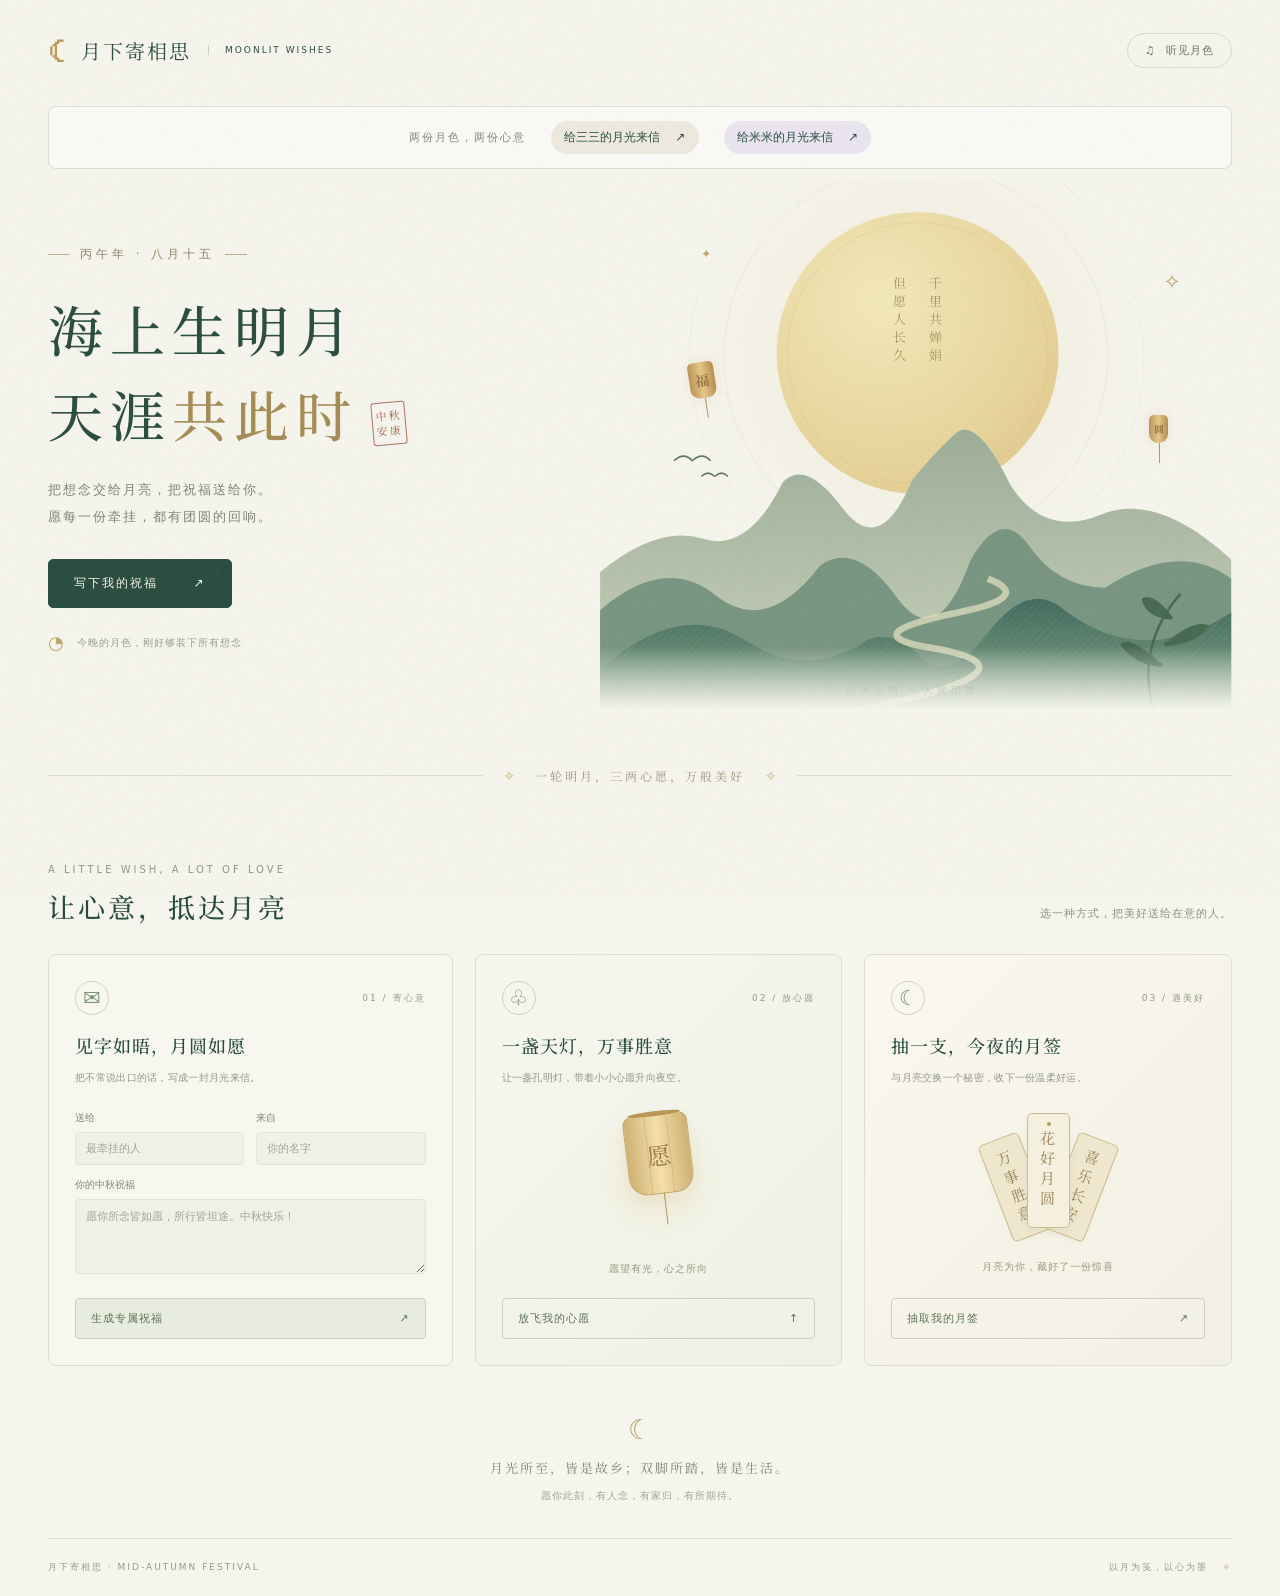
==== index.html @ a18cd8bc "Build personalized Mid-Autumn greeting pages" ====
<!doctype html>
<html lang="zh-CN">
<head>
  <meta charset="UTF-8"><meta name="viewport" content="width=device-width, initial-scale=1">
  <meta name="theme-color" content="#eef0e6"><meta name="description" content="月下寄相思 · 写一封中秋祝福，放一盏心愿灯，把团圆与美好送给在意的人。">
  <title>月下寄相思 · 中秋快乐</title><link rel="stylesheet" href="style.css"><link rel="stylesheet" href="personal.css">
</head>
<body>
  <header class="header"><a class="brand" href="./" aria-label="月下寄相思首页"><span class="brand-icon">☾</span>月下寄相思<span class="brand-en">MOONLIT WISHES</span></a><button class="sound" id="sound" aria-pressed="false"><span>♫</span> <span id="sound-label">听见月色</span></button></header>
  <main>
    <nav class="gift-switch" aria-label="选择专属祝福"><span>两份月色，两份心意</span><a href="sansan.html">给三三的月光来信 <span>↗</span></a><a href="mimi.html">给米米的月光来信 <span>↗</span></a></nav>
    <section class="hero" aria-labelledby="title">
      <div class="hero-copy"><div class="eyebrow"><span></span> 丙午年 · 八月十五 <span></span></div><h1 id="title">海上生明月<br>天涯<span>共此时</span><i class="seal">中秋<br>安康</i></h1><p class="intro">把想念交给月亮，把祝福送给你。<br>愿每一份牵挂，都有团圆的回响。</p><button class="primary" id="start">写下我的祝福 <span>↗</span></button><div class="hero-note"><span class="small-moon">◔</span> 今晚的月色，刚好够装下所有想念</div></div>
      <div class="landscape" aria-label="金色圆月照耀青绿山水的中秋插画" role="img">
        <div class="moon"><span>但愿人长久</span><span>千里共婵娟</span></div><div class="orbit orbit-one"></div><div class="orbit orbit-two"></div>
        <svg class="mountains" viewBox="0 0 760 560" fill="none" xmlns="http://www.w3.org/2000/svg" aria-hidden="true"><defs><linearGradient id="back" x2="0" y2="1"><stop stop-color="#9cad98"/><stop offset="1" stop-color="#ced5be"/></linearGradient><linearGradient id="front" x2="0" y2="1"><stop stop-color="#3e695c"/><stop offset="1" stop-color="#8caa89"/></linearGradient><pattern id="lines" width="9" height="9" patternUnits="userSpaceOnUse"><path d="M0 9L9 0" stroke="#f4f2dc" stroke-opacity=".1"/></pattern></defs><path d="M0 383Q70 326 124 343T220 275Q247 246 292 306T376 272Q401 241 427 217T494 278Q535 342 603 314T760 368V560H0Z" fill="url(#back)"/><path d="M0 429Q78 362 139 411T265 375Q308 345 357 413T446 369Q483 303 517 352T608 402Q697 344 760 391V560H0Z" fill="#779580"/><path d="M0 500Q97 415 174 465T323 464Q359 452 390 490Q421 515 469 454T558 428Q653 500 760 432V560H0Z" fill="url(#front)"/><path d="M0 500Q97 415 174 465T323 464Q359 452 390 490Q421 515 469 454T558 428Q653 500 760 432V560H0Z" fill="url(#lines)"/><path d="M260 560Q570 501 391 473Q306 457 434 431Q523 413 467 391" stroke="#e0dfbe" stroke-width="8" opacity=".75"/><path d="M89 249q12-11 22 0m0 0q12-11 22 0M122 268q8-8 16 0m0 0q8-8 16 0" stroke="#5e7763" stroke-width="2"/><g stroke="#466950" stroke-width="3"><path d="M670 560q-29-84 29-151M677 494q-31-7-43-25M680 469q31-3 48-19M688 438q-22-7-31-19"/><path d="M689 439q-23-30-35-23q4 20 35 23M680 471q34-29 51-23q-13 20-51 23M676 496q-36-34-48-26q16 23 48 26" fill="#466950"/></g></svg>
        <div class="scene-lantern lantern-a"><b>福</b></div><div class="scene-lantern lantern-b"><b>圆</b></div><div class="scene-caption">山河远阔 · 人间团圆</div><div class="star star-one">✧</div><div class="star star-two">✦</div>
      </div>
    </section>
    <div class="poem-divider"><span></span><i>✧</i><p>一轮明月，三两心愿，万般美好</p><i>✧</i><span></span></div>
    <section class="wishes" id="wishes" aria-labelledby="wishes-title"><div class="section-heading"><div><p class="eyebrow">A LITTLE WISH, A LOT OF LOVE</p><h2 id="wishes-title">让心意，抵达月亮</h2></div><p>选一种方式，把美好送给在意的人。</p></div>
      <div class="cards"><article class="card letter-card"><div class="card-top"><span class="card-icon">✉</span><span class="card-number">01 / 寄心意</span></div><h3>见字如晤，月圆如愿</h3><p>把不常说出口的话，写成一封月光来信。</p><form id="wish-form"><div class="input-row"><label>送给<input id="recipient" maxlength="20" placeholder="最牵挂的人" autocomplete="off"></label><label>来自<input id="sender" maxlength="20" placeholder="你的名字" autocomplete="name"></label></div><label class="message-label">你的中秋祝福<textarea id="message" maxlength="160" rows="3" placeholder="愿你所念皆如愿，所行皆坦途。中秋快乐！"></textarea></label><button class="card-button" type="submit">生成专属祝福 <span>↗</span></button></form></article>
      <article class="card lantern-card"><div class="card-top"><span class="card-icon">♧</span><span class="card-number">02 / 放心愿</span></div><h3>一盏天灯，万事胜意</h3><p>让一盏孔明灯，带着小小心愿升向夜空。</p><div class="lantern-preview" aria-hidden="true"><div class="lantern-glow"></div><div class="large-lantern"><span>愿</span></div><div class="lantern-string"></div></div><div class="lantern-counter" id="lantern-counter">愿望有光，心之所向</div><button class="card-button" id="release">放飞我的心愿 <span>↑</span></button></article>
      <article class="card fortune-card"><div class="card-top"><span class="card-icon">☾</span><span class="card-number">03 / 遇美好</span></div><h3>抽一支，今夜的月签</h3><p>与月亮交换一个秘密，收下一份温柔好运。</p><div class="fortune-art" aria-hidden="true"><div class="fortune-slip slip-left">万事胜意</div><div class="fortune-slip slip-right">喜乐长安</div><div class="fortune-slip slip-center">花好月圆</div></div><p class="fortune-hint" id="fortune-hint">月亮为你，藏好了一份惊喜</p><button class="card-button" id="draw">抽取我的月签 <span>↗</span></button></article></div>
    </section>
    <footer><span class="footer-moon">☾</span><p>月光所至，皆是故乡；双脚所踏，皆是生活。</p><span>愿你此刻，有人念，有家归，有所期待。</span><div class="footer-bottom"><span>月下寄相思 · MID-AUTUMN FESTIVAL</span><span>以月为笺，以心为墨 <i>✧</i></span></div></footer>
  </main>
  <div class="flying-lanterns" id="sky" aria-hidden="true"></div><div class="toast" id="toast" role="status"></div>
  <dialog id="result"><button class="close" id="close-dialog" aria-label="关闭">×</button><div class="dialog-moon">☾</div><p class="eyebrow" id="result-kicker">一封月光来信</p><h2 id="result-title">中秋快乐</h2><p class="result-to" id="result-to"></p><p class="result-message" id="result-message"></p><p class="result-from" id="result-from"></p><div class="dialog-actions"><button class="primary" id="share">复制祝福链接 ↗</button><button class="secondary" id="save">保存祝福卡片 ↓</button></div><p class="dialog-foot">天涯共此时 · 千里共婵娟</p></dialog>
  <script src="profiles.js"></script><script src="app.js"></script>
</body>
</html>
---- style.css ----
@import url('https://fonts.googleapis.com/css2?family=Noto+Serif+SC:wght@400;500;600;700&display=swap');
:root{--paper:#f6f5ed;--ink:#294c40;--muted:#7d8777;--gold:#b99958;--line:#dce0d1;--serif:'Noto Serif SC','Songti SC',SimSun,serif}*{box-sizing:border-box}html{scroll-behavior:smooth}body{margin:0;background:var(--paper);color:var(--ink);font-family:system-ui,-apple-system,'Microsoft YaHei',sans-serif;font-size:14px}body:before{content:'';position:fixed;inset:0;pointer-events:none;opacity:.13;z-index:10;background-image:url("data:image/svg+xml,%3Csvg viewBox='0 0 180 180' xmlns='http://www.w3.org/2000/svg'%3E%3Cfilter id='n'%3E%3CfeTurbulence type='fractalNoise' baseFrequency='.85' numOctaves='3' stitchTiles='stitch'/%3E%3C/filter%3E%3Cpath fill='%23918f72' opacity='.35' filter='url(%23n)' d='M0 0h180v180H0z'/%3E%3C/svg%3E")}button,a,input,textarea{-webkit-tap-highlight-color:transparent}button{font:inherit;cursor:pointer}button:focus-visible,a:focus-visible{outline:3px solid #b99958;outline-offset:5px}button{transition:transform .2s,background .2s}button:hover{transform:translateY(-2px)}.header{max-width:1280px;margin:auto;height:100px;padding:0 48px;display:flex;align-items:center;justify-content:space-between}.brand{display:flex;align-items:center;gap:13px;color:var(--ink);text-decoration:none;font-family:var(--serif);font-size:20px;letter-spacing:2px}.brand-icon{font:36px Georgia;color:var(--gold)}.brand-en{font:9px system-ui;letter-spacing:2px;border-left:1px solid #ccd1c2;padding-left:16px;margin-left:4px}.sound{background:transparent;border:1px solid #d5dacb;border-radius:30px;padding:9px 17px;color:#647463;font-size:11px;letter-spacing:1px}.sound>span:first-child{margin-right:6px}.hero{max-width:1280px;margin:auto;min-height:586px;position:relative;display:grid;grid-template-columns:46% 54%;align-items:center;padding:10px 48px 45px}.hero-copy{z-index:2;padding-top:10px}.eyebrow{font-size:10px;letter-spacing:3px;color:#8c977f;display:flex;align-items:center;gap:10px}.hero .eyebrow{color:#928569;letter-spacing:4px;font-size:12px}.eyebrow>span{width:22px;height:1px;background:#b9ae8e}h1{font:500 clamp(40px,4.3vw,61px)/1.55 var(--serif);letter-spacing:7px;margin:23px 0 19px;position:relative;width:max-content}h1>span{color:#a48c54}.seal{display:inline-block;vertical-align:middle;font:11px/1.4 var(--serif);font-style:normal;color:#a8664d;border:1px solid #ae735e;border-radius:3px;padding:5px 3px;letter-spacing:2px;margin-left:14px;transform:rotate(-5deg)}.intro{color:#7a8373;line-height:2.1;font-size:13px;letter-spacing:2px;margin-bottom:29px}.primary{border:1px solid var(--ink);border-radius:5px;background:var(--ink);color:#faf7e8;padding:15px 25px;font-size:12px;letter-spacing:2px}.primary span{margin-left:30px}.primary:hover{background:#3b6250}.hero-note{margin-top:24px;font-size:10px;letter-spacing:1px;color:#999d8d}.small-moon{color:#bda76e;font-size:18px;margin-right:8px;vertical-align:middle}.landscape{height:530px;position:relative;isolation:isolate;overflow:hidden;mask-image:linear-gradient(to bottom,#000 88%,transparent)}.moon{position:absolute;width:282px;height:282px;top:32px;left:50%;transform:translateX(-48%);border-radius:50%;background:radial-gradient(circle at 37% 32%,#f3e9ba,#e7d398 65%,#d9c184);box-shadow:0 0 65px 28px #eadbb52b;display:flex;gap:17px;justify-content:center;padding-top:64px;color:#a89762}.moon:after{content:'';position:absolute;inset:10px;border:1px solid #c3b77944;border-radius:50%}.moon span{writing-mode:vertical-rl;letter-spacing:5px;font-family:var(--serif);font-size:13px;height:130px}.mountains{position:absolute;width:115%;bottom:-9px;left:-7%;height:465px}.orbit{position:absolute;width:385px;height:385px;border:1px solid #c9c7a538;border-radius:50%;left:50%;top:-16px;transform:translateX(-49%);z-index:-1}.orbit-two{width:455px;height:455px;top:-50px;border-style:dashed}.scene-caption{position:absolute;bottom:12px;left:50%;transform:translateX(-50%);letter-spacing:4px;font-size:10px;color:#526e57}.star{position:absolute;color:#bea269;font-size:21px}.star-one{right:8%;top:90px}.star-two{left:17%;top:67px;font-size:12px}.scene-lantern{position:absolute;width:26px;height:36px;background:linear-gradient(90deg,#bb9259,#e6c887,#b68b4f);border-radius:5px 5px 9px 9px;box-shadow:0 0 15px #d9c18b44;animation:bob 5s ease-in-out infinite;display:grid;place-items:center;color:#957342;font-family:var(--serif)}.scene-lantern:after{content:'';height:20px;width:1px;background:#b49660;position:absolute;top:100%;left:50%}.lantern-a{left:15%;top:182px;transform:rotate(-9deg)}.lantern-b{right:10%;top:235px;width:19px;height:28px;font-size:10px;animation-delay:-2s}.poem-divider{display:flex;align-items:center;justify-content:center;gap:20px;max-width:1184px;margin:0 auto 58px;color:#9c987c}.poem-divider>span{height:1px;background:var(--line);flex:1}.poem-divider i{font-style:normal;color:#bca772}.poem-divider p{font-family:var(--serif);font-size:12px;letter-spacing:3px}.wishes{max-width:1280px;padding:0 48px;margin:auto;scroll-margin-top:35px}.section-heading{display:flex;align-items:end;justify-content:space-between;margin-bottom:28px}.section-heading h2{font:500 27px var(--serif);letter-spacing:3px;margin:12px 0 0}.section-heading>p{color:#8b9183;font-size:11px;letter-spacing:1px;margin:0 0 5px}.cards{display:grid;grid-template-columns:1.1fr 1fr 1fr;gap:22px}.card{border:1px solid var(--line);padding:26px;border-radius:8px;background:#faf9f280;min-width:0;display:flex;flex-direction:column}.card-top{display:flex;justify-content:space-between;align-items:center;margin-bottom:17px}.card-icon{width:34px;height:34px;border:1px solid #cbd4bf;border-radius:50%;display:grid;place-items:center;font-size:21px;color:#789170}.card-number{font-size:9px;letter-spacing:2px;color:#929984}.card h3{font:500 18px var(--serif);letter-spacing:1px;margin:0 0 11px}.card>p{font-size:10px;color:#929686;line-height:1.8;margin:0;letter-spacing:.3px}.input-row{display:grid;grid-template-columns:1fr 1fr;gap:12px;margin-top:24px}label{display:block;font-size:10px;color:#7c8673}input,textarea{font:11px/1.6 inherit;color:#395543;background:#f0f0e6;border:1px solid #e2e4d8;border-radius:4px;width:100%;padding:9px 10px;margin-top:7px;outline:none;font-family:inherit;font-size:11px}input:focus,textarea:focus{border-color:#8c9e7e}input::placeholder,textarea::placeholder{color:#a1a592}textarea{resize:vertical;min-height:75px;max-height:200px}.message-label{margin-top:13px}.card-button{display:flex;align-items:center;justify-content:space-between;width:100%;border:1px solid #c8d0be;border-radius:4px;background:transparent;color:#5c7357;padding:12px 15px;margin-top:22px;font-size:11px;letter-spacing:1px}.card-button:hover{background:#e9eddf}.letter-card .card-button{background:#e7ecdf}.lantern-card{background:linear-gradient(135deg,#f6f6ed,#eef1e7)}.fortune-card{background:linear-gradient(135deg,#faf8ee,#f2f0e4)}.lantern-preview{height:162px;position:relative;display:grid;place-items:center;margin-top:6px}.lantern-glow{position:absolute;width:150px;height:150px;background:radial-gradient(circle,#ead49a50,transparent 65%)}.large-lantern{width:65px;height:80px;border-radius:9px 9px 19px 19px;border:1px solid #c5a56c;background:repeating-linear-gradient(90deg,transparent 0px,transparent 20px,#a6814c33 21px,#a6814c33 22px),linear-gradient(90deg,#cfb173,#f3dfaa 50%,#cfb173);transform:rotate(-7deg);display:grid;place-items:center;position:relative;box-shadow:0 8px 18px #b698521a;animation:bob 5s ease-in-out infinite}.large-lantern:before{content:'';position:absolute;left:5px;right:5px;top:-4px;height:5px;border-radius:50%;background:#b99759}.large-lantern:after{content:'';position:absolute;height:32px;width:1px;background:#b89659;bottom:-32px;left:50%}.large-lantern span{font:24px var(--serif);color:#9b783f}.lantern-counter,.card .fortune-hint{font-size:10px;letter-spacing:1px;text-align:center;color:#9a987a;margin-top:auto}.fortune-art{height:162px;position:relative;margin-top:6px;display:flex;justify-content:center;align-items:center}.fortune-slip{position:absolute;width:43px;height:103px;border:1px solid #cbbb90;border-radius:5px;background:#eee6cd;writing-mode:vertical-rl;display:grid;place-items:center;font:15px var(--serif);letter-spacing:5px;color:#9b855b;box-shadow:0 3px 8px #9e8a5810}.slip-left{transform:rotate(-21deg) translate(-35px,0)}.slip-right{transform:rotate(21deg) translate(35px,0)}.slip-center{height:115px;background:#f5efde;transform:translateY(-4px)}.slip-center:before{content:'';position:absolute;top:8px;left:19px;width:4px;height:4px;background:#b59d69;border-radius:50%}footer{text-align:center;padding:48px 48px 0;max-width:1280px;margin:auto}.footer-moon{font-size:27px;color:#b3a06e}footer>p{font:13px var(--serif);color:#7f8977;letter-spacing:2px;margin:13px 0 9px}footer>span:not(.footer-moon){font-size:10px;color:#a0a492;letter-spacing:1px}.footer-bottom{border-top:1px solid var(--line);margin-top:35px;display:flex;justify-content:space-between;padding:22px 0;font-size:9px;letter-spacing:2px;color:#939b88}.footer-bottom i{font-style:normal;color:#b39b5e;margin-left:10px}.flying-lanterns{position:fixed;inset:0;pointer-events:none;overflow:hidden;z-index:20}.flying-lantern{position:absolute;bottom:-130px;animation:fly 7s ease-in forwards}.toast{position:fixed;left:50%;bottom:30px;transform:translate(-50%,15px);background:#294c40;color:#faf7e8;padding:13px 23px;border-radius:6px;font-size:12px;z-index:40;opacity:0;pointer-events:none;transition:.3s;max-width:90vw;width:max-content}.toast.show{opacity:1;transform:translate(-50%,0)}dialog{border:1px solid #c5c9ac;background:#f6f3e7;border-radius:12px;width:min(480px,calc(100% - 32px));max-height:90dvh;overflow:auto;padding:35px;text-align:center;color:var(--ink);box-shadow:0 20px 100px #15372d30}dialog::backdrop{background:#173b3266;backdrop-filter:blur(5px)}.close{position:absolute;right:15px;top:10px;border:0;background:transparent;font-size:27px;color:#8f987e}.dialog-moon{font-size:54px;color:var(--gold);line-height:1.2}dialog .eyebrow{justify-content:center;margin-top:14px}dialog h2{font:500 30px var(--serif);letter-spacing:4px}.result-to{text-align:left;color:#8d825f;font:15px var(--serif)}.result-message{white-space:pre-wrap;overflow-wrap:anywhere;font:17px/2 var(--serif);padding:15px 0}.result-from{text-align:right;font-size:12px;color:#8d825f}.dialog-actions{display:grid;gap:10px;margin-top:28px}.secondary{border:1px solid #c8ceba;background:transparent;border-radius:5px;color:var(--ink);padding:12px;letter-spacing:2px;font-size:12px}.dialog-foot{font-size:10px;letter-spacing:3px;color:#a2a58b;margin:25px 0 0}@keyframes bob{50%{translate:0 -9px;rotate:3deg}}@keyframes fly{0%{transform:translateY(0) rotate(-8deg);opacity:0}8%{opacity:1}85%{opacity:1}100%{transform:translateY(-115vh) translateX(60px) rotate(9deg);opacity:0}}@media(min-width:1500px){.hero{min-height:630px}.landscape{height:570px}.mountains{height:510px}.moon{top:40px;width:305px;height:305px}}@media(max-width:1000px){.header,.hero,.wishes{padding-left:28px;padding-right:28px}.brand-en{display:none}h1{font-size:43px;letter-spacing:4px}.seal{margin-left:8px}.hero{min-height:510px}.landscape{height:470px}.moon{width:240px;height:240px;top:45px}.mountains{height:405px}.cards{gap:14px}.card{padding:20px 17px}.card h3{font-size:16px}.poem-divider{margin-left:28px;margin-right:28px}.section-heading>p{font-size:10px}}@media(max-width:720px){.header{height:78px;padding:0 22px}.brand{font-size:17px;gap:8px}.sound{font-size:10px;padding:8px 12px}.hero{display:flex;flex-direction:column;padding:20px 22px 0;overflow:hidden}.hero-copy{text-align:center;width:100%}.hero .eyebrow{justify-content:center;font-size:10px}h1{margin:20px auto;font-size:43px;line-height:1.5}.intro{font-size:12px;margin-bottom:23px}.hero-note{margin-top:17px}.landscape{width:min(100vw,510px);height:340px;margin-top:4px}.moon{width:200px;height:200px;top:24px;padding-top:39px}.moon span{font-size:11px;height:100px}.mountains{height:305px;bottom:-25px}.orbit{width:275px;height:275px;top:-14px}.orbit-two{width:330px;height:330px;top:-42px}.lantern-a{top:119px}.lantern-b{top:155px}.scene-caption{bottom:8px}.star-one{top:66px}.poem-divider{margin:22px 22px 34px;gap:10px}.poem-divider p{font-size:10px;letter-spacing:1px}.wishes{padding:0 22px}.section-heading{display:block}.section-heading h2{font-size:25px}.section-heading>p{margin-top:14px}.cards{grid-template-columns:1fr;gap:18px}.card{padding:25px}.card h3{font-size:20px}.card>p{font-size:12px}.card-number{font-size:10px}label,input,textarea,.card-button{font-size:12px}.card-button{margin-top:20px}.lantern-preview,.fortune-art{height:172px}.lantern-counter,.card .fortune-hint{font-size:11px}footer{padding:38px 22px 0}footer>p{font-size:11px;letter-spacing:1px}.footer-bottom{font-size:8px;letter-spacing:1px;gap:15px}.footer-bottom>span:last-child{display:none}}@media(prefers-reduced-motion:reduce){html{scroll-behavior:auto}*,*:before,*:after{animation:none!important;transition:none!important}.flying-lantern{bottom:50%;opacity:1}}
---- personal.css ----
.gift-switch{max-width:1184px;margin:6px auto 0;padding:14px 20px;border:1px solid var(--line);border-radius:8px;display:flex;align-items:center;justify-content:center;gap:25px;background:#fff8}.gift-switch>span{font-size:11px;color:var(--muted);letter-spacing:2px}.gift-switch a{font-size:12px;color:var(--ink);text-decoration:none;padding:8px 13px;border-radius:20px;background:#eee9df}.gift-switch a:last-child{background:#eae5f0}.gift-switch a span{margin-left:12px}.theme-rose{--paper:#fbf5f0;--ink:#79564e;--muted:#9f8b80;--gold:#b7896c;--line:#eaded3;--accent:#bf8b78;--wash:#f3e6dc;--soft:#fdf9f3;--scene-hue:310deg}.theme-lilac{--paper:#f6f4fa;--ink:#625573;--muted:#94889e;--gold:#aa8cbd;--line:#e2dce9;--accent:#a188b5;--wash:#ebe5f3;--soft:#fbf9fd;--scene-hue:120deg}.personal .header{height:95px}.personal .hero{padding-top:20px;min-height:600px}.personal h1{font-size:45px;letter-spacing:3px;line-height:1.7;max-width:100%}.personal h1 small{display:block;font-size:25px;font-weight:400;letter-spacing:5px;margin-bottom:5px}.personal h1>span{color:var(--accent)}.personal .seal{display:block;position:absolute;right:9px;top:4px;font-size:10px;opacity:.8;color:var(--accent);border-color:var(--accent)}.personal .hero .eyebrow{font-size:10px;letter-spacing:2px;color:var(--muted)}.personal .intro{color:var(--muted);font-size:13px;letter-spacing:1px}.personal .hero-note{color:var(--muted)}.personal .primary:hover{background:var(--accent);border-color:var(--accent)}.personal .sound{color:var(--ink);border-color:var(--line)}.personal .brand-en{border-color:var(--line);color:var(--muted)}.personal .mountains{filter:sepia(.5) hue-rotate(var(--scene-hue)) saturate(.55);opacity:.74}.personal .moon{border:0;cursor:pointer;z-index:1;background:radial-gradient(circle at 37% 32%,#fff1cf,#e9d1a6 65%,#dec39c);box-shadow:0 0 80px 30px #ecd8bb36;transition:box-shadow .4s}.theme-lilac .moon{background:radial-gradient(circle at 37% 32%,#fbf2df,#e0d4e5 65%,#cbbbd6);color:#9b86a6;box-shadow:0 0 80px 30px #dcd2ed44}.personal .moon:hover{transform:translateX(-48%);box-shadow:0 0 85px 40px #e6c89255}.personal .moon:focus-visible{outline-offset:8px}.personal .mountains{z-index:2;pointer-events:none}.personal .moon span{pointer-events:none}.personal .scene-caption{z-index:3;color:var(--ink);font-size:9px}.personal .card{border-color:var(--line);background:var(--soft)}.personal .card-icon{border-color:var(--line);color:var(--accent)}.personal .card-number,.personal .card>p,.personal .section-heading>p,.personal .eyebrow{color:var(--muted)}.personal .card h3{font-size:17px}.personal .card-button{color:var(--ink);border-color:var(--line);margin-top:auto;background:var(--wash)}.personal .card-button:hover{background:var(--line)}.personal .lantern-card{background:linear-gradient(140deg,var(--soft),var(--wash))}.personal .fortune-card{background:linear-gradient(140deg,var(--soft),var(--paper))}.personal .letter-preview{padding:22px 0 19px;flex:1}.letter-salutation{font:italic 16px Georgia,var(--serif);color:var(--accent)}.letter-preview>p{font:14px/2.2 var(--serif);letter-spacing:1px;margin:13px 0;color:var(--ink)}.letter-mark{font-size:10px;color:var(--muted)}.personal .lantern-preview,.personal .fortune-art{height:225px}.personal .lantern-counter,.personal .fortune-hint{margin:0 0 22px;color:var(--muted)}.secret-note{text-align:center;margin:-15px 22px 35px;min-height:61px}.secret-note>span{font-size:10px;color:var(--accent);letter-spacing:3px}.secret-note p{font:13px/1.9 var(--serif);letter-spacing:1px;color:var(--muted);margin:10px 0 0}.personal .poem-divider{margin-bottom:46px}.personal footer>p{color:var(--ink)}.personal footer>span,.personal .footer-bottom{color:var(--muted)}.personal dialog{background:var(--paper);color:var(--ink);border-color:var(--line)}.personal .result-to,.personal .result-from,.personal .dialog-foot{color:var(--muted)}.personal .secondary{color:var(--ink);border-color:var(--line)}.personal .toast{background:var(--ink)}.sparkle{animation:moon-glow .8s ease-out}@keyframes moon-glow{50%{filter:brightness(1.12);box-shadow:0 0 85px 50px #e4cea06b}}@media(max-width:1000px){.personal h1{font-size:35px;letter-spacing:2px}.personal h1 small{font-size:22px}.personal .hero{min-height:530px}.gift-switch{margin-left:28px;margin-right:28px}}@media(max-width:720px){.personal .header{height:75px}.personal .hero{padding-top:24px}.personal h1{font-size:35px;letter-spacing:2px;margin-bottom:18px}.personal h1 small{font-size:23px;margin-bottom:9px}.personal .seal{right:-17px;top:6px;font-size:8px;padding:3px}.personal .intro{font-size:12px}.personal .landscape{margin-top:18px}.personal .hero .eyebrow{font-size:9px;letter-spacing:1px}.personal .moon{width:200px;height:200px}.secret-note{margin:15px 26px 26px}.secret-note p{font-size:12px}.personal .poem-divider{margin-top:0;gap:8px}.personal .poem-divider p{font-size:10px;letter-spacing:0}.personal .section-heading h2{font-size:23px}.personal .card h3{font-size:20px}.personal .lantern-preview,.personal .fortune-art{height:180px}.personal .letter-preview{padding-bottom:25px}.personal .letter-preview>p{font-size:16px}.personal .lantern-counter,.personal .fortune-hint{margin-bottom:20px}.gift-switch{margin:5px 22px 10px;gap:10px;padding:14px;flex-wrap:wrap}.gift-switch>span{flex-basis:100%;text-align:center;margin-bottom:4px}.gift-switch a{font-size:11px;padding:8px 10px}.personal .result-message{font-size:15px;line-height:2}}@media(prefers-reduced-motion:reduce){.sparkle{animation:none}}
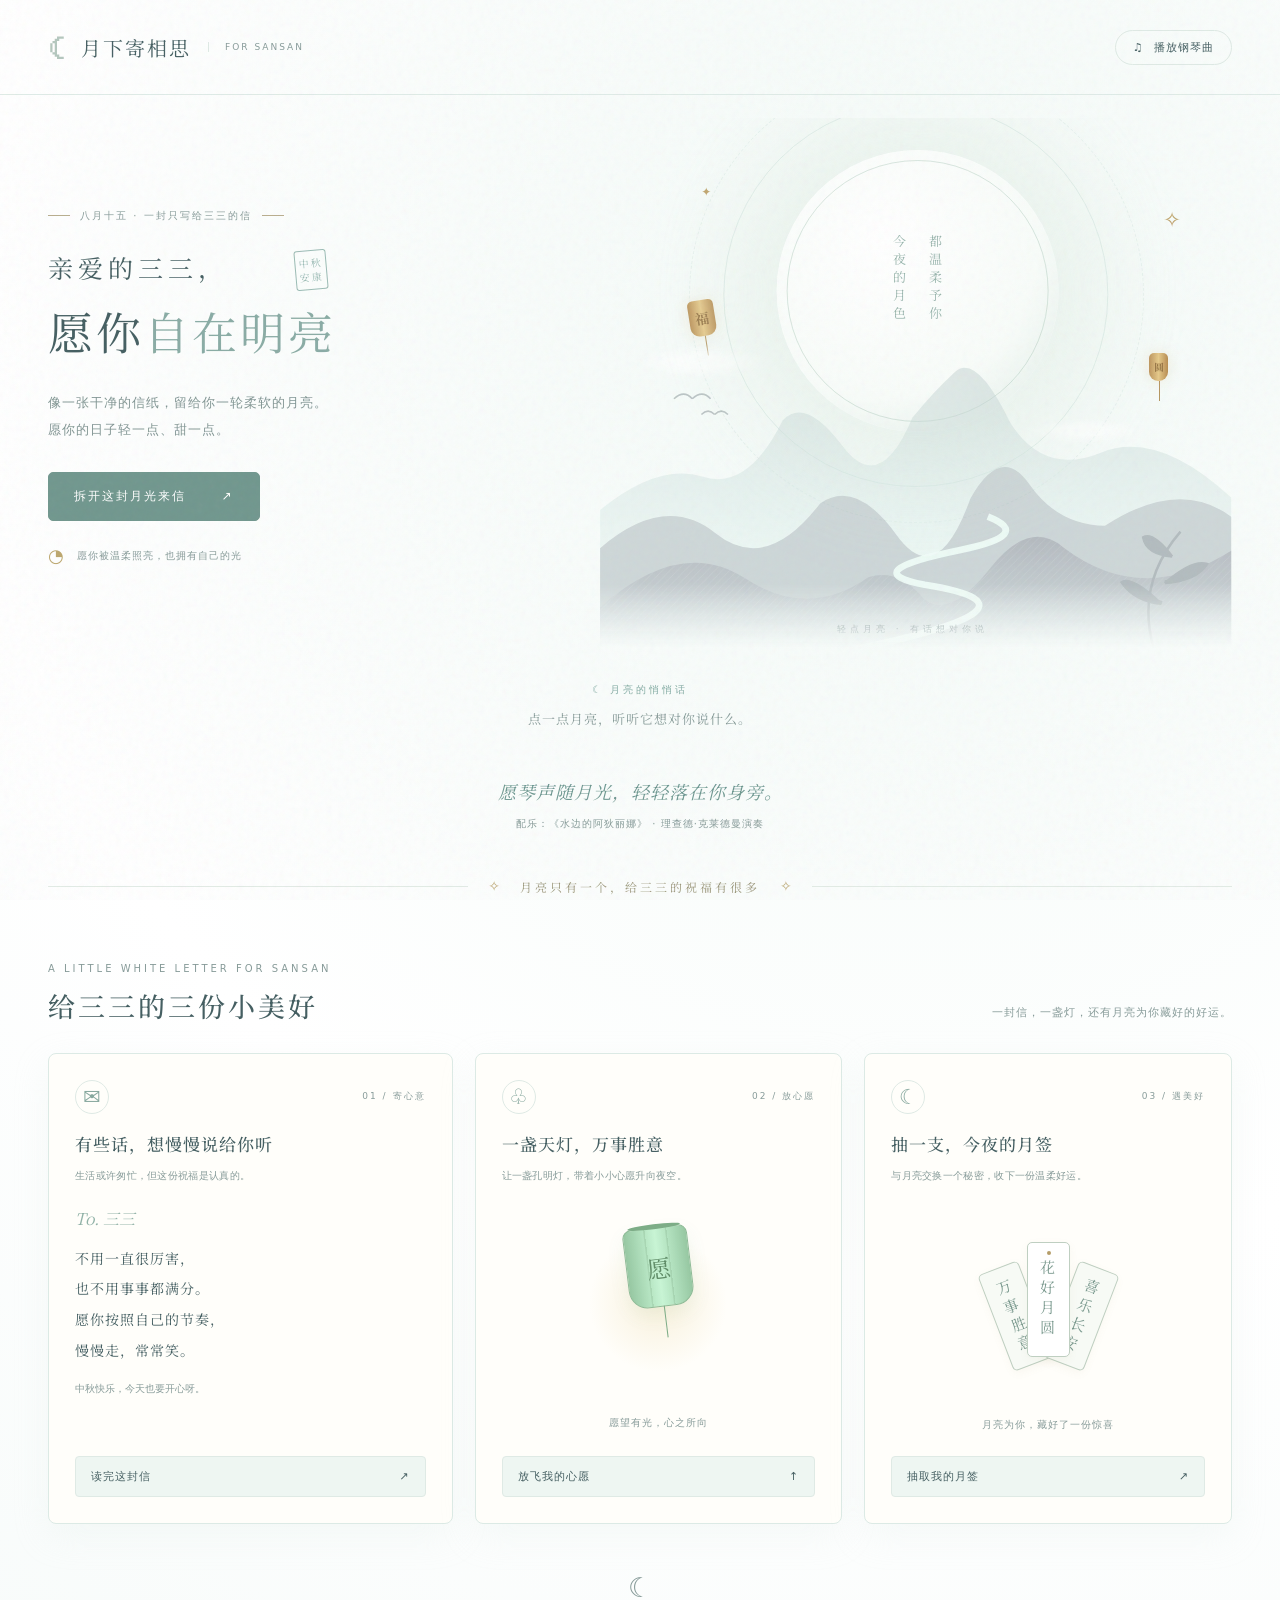
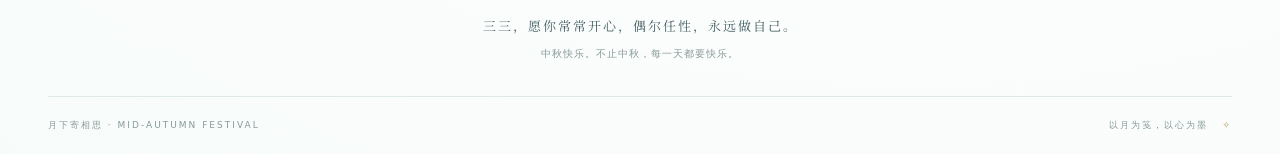
==== commit a19d3605: "Feature Sansan greeting with local piano music" ====
--- a/index.html
+++ b/index.html
@@ -1,32 +1,34 @@
-<!doctype html>
-<html lang="zh-CN">
-<head>
-  <meta charset="UTF-8"><meta name="viewport" content="width=device-width, initial-scale=1">
-  <meta name="theme-color" content="#eef0e6"><meta name="description" content="月下寄相思 · 写一封中秋祝福，放一盏心愿灯，把团圆与美好送给在意的人。">
-  <title>月下寄相思 · 中秋快乐</title><link rel="stylesheet" href="style.css"><link rel="stylesheet" href="personal.css">
-</head>
-<body>
-  <header class="header"><a class="brand" href="./" aria-label="月下寄相思首页"><span class="brand-icon">☾</span>月下寄相思<span class="brand-en">MOONLIT WISHES</span></a><button class="sound" id="sound" aria-pressed="false"><span>♫</span> <span id="sound-label">听见月色</span></button></header>
-  <main>
-    <nav class="gift-switch" aria-label="选择专属祝福"><span>两份月色，两份心意</span><a href="sansan.html">给三三的月光来信 <span>↗</span></a><a href="mimi.html">给米米的月光来信 <span>↗</span></a></nav>
-    <section class="hero" aria-labelledby="title">
-      <div class="hero-copy"><div class="eyebrow"><span></span> 丙午年 · 八月十五 <span></span></div><h1 id="title">海上生明月<br>天涯<span>共此时</span><i class="seal">中秋<br>安康</i></h1><p class="intro">把想念交给月亮，把祝福送给你。<br>愿每一份牵挂，都有团圆的回响。</p><button class="primary" id="start">写下我的祝福 <span>↗</span></button><div class="hero-note"><span class="small-moon">◔</span> 今晚的月色，刚好够装下所有想念</div></div>
-      <div class="landscape" aria-label="金色圆月照耀青绿山水的中秋插画" role="img">
-        <div class="moon"><span>但愿人长久</span><span>千里共婵娟</span></div><div class="orbit orbit-one"></div><div class="orbit orbit-two"></div>
-        <svg class="mountains" viewBox="0 0 760 560" fill="none" xmlns="http://www.w3.org/2000/svg" aria-hidden="true"><defs><linearGradient id="back" x2="0" y2="1"><stop stop-color="#9cad98"/><stop offset="1" stop-color="#ced5be"/></linearGradient><linearGradient id="front" x2="0" y2="1"><stop stop-color="#3e695c"/><stop offset="1" stop-color="#8caa89"/></linearGradient><pattern id="lines" width="9" height="9" patternUnits="userSpaceOnUse"><path d="M0 9L9 0" stroke="#f4f2dc" stroke-opacity=".1"/></pattern></defs><path d="M0 383Q70 326 124 343T220 275Q247 246 292 306T376 272Q401 241 427 217T494 278Q535 342 603 314T760 368V560H0Z" fill="url(#back)"/><path d="M0 429Q78 362 139 411T265 375Q308 345 357 413T446 369Q483 303 517 352T608 402Q697 344 760 391V560H0Z" fill="#779580"/><path d="M0 500Q97 415 174 465T323 464Q359 452 390 490Q421 515 469 454T558 428Q653 500 760 432V560H0Z" fill="url(#front)"/><path d="M0 500Q97 415 174 465T323 464Q359 452 390 490Q421 515 469 454T558 428Q653 500 760 432V560H0Z" fill="url(#lines)"/><path d="M260 560Q570 501 391 473Q306 457 434 431Q523 413 467 391" stroke="#e0dfbe" stroke-width="8" opacity=".75"/><path d="M89 249q12-11 22 0m0 0q12-11 22 0M122 268q8-8 16 0m0 0q8-8 16 0" stroke="#5e7763" stroke-width="2"/><g stroke="#466950" stroke-width="3"><path d="M670 560q-29-84 29-151M677 494q-31-7-43-25M680 469q31-3 48-19M688 438q-22-7-31-19"/><path d="M689 439q-23-30-35-23q4 20 35 23M680 471q34-29 51-23q-13 20-51 23M676 496q-36-34-48-26q16 23 48 26" fill="#466950"/></g></svg>
-        <div class="scene-lantern lantern-a"><b>福</b></div><div class="scene-lantern lantern-b"><b>圆</b></div><div class="scene-caption">山河远阔 · 人间团圆</div><div class="star star-one">✧</div><div class="star star-two">✦</div>
-      </div>
-    </section>
-    <div class="poem-divider"><span></span><i>✧</i><p>一轮明月，三两心愿，万般美好</p><i>✧</i><span></span></div>
-    <section class="wishes" id="wishes" aria-labelledby="wishes-title"><div class="section-heading"><div><p class="eyebrow">A LITTLE WISH, A LOT OF LOVE</p><h2 id="wishes-title">让心意，抵达月亮</h2></div><p>选一种方式，把美好送给在意的人。</p></div>
-      <div class="cards"><article class="card letter-card"><div class="card-top"><span class="card-icon">✉</span><span class="card-number">01 / 寄心意</span></div><h3>见字如晤，月圆如愿</h3><p>把不常说出口的话，写成一封月光来信。</p><form id="wish-form"><div class="input-row"><label>送给<input id="recipient" maxlength="20" placeholder="最牵挂的人" autocomplete="off"></label><label>来自<input id="sender" maxlength="20" placeholder="你的名字" autocomplete="name"></label></div><label class="message-label">你的中秋祝福<textarea id="message" maxlength="160" rows="3" placeholder="愿你所念皆如愿，所行皆坦途。中秋快乐！"></textarea></label><button class="card-button" type="submit">生成专属祝福 <span>↗</span></button></form></article>
-      <article class="card lantern-card"><div class="card-top"><span class="card-icon">♧</span><span class="card-number">02 / 放心愿</span></div><h3>一盏天灯，万事胜意</h3><p>让一盏孔明灯，带着小小心愿升向夜空。</p><div class="lantern-preview" aria-hidden="true"><div class="lantern-glow"></div><div class="large-lantern"><span>愿</span></div><div class="lantern-string"></div></div><div class="lantern-counter" id="lantern-counter">愿望有光，心之所向</div><button class="card-button" id="release">放飞我的心愿 <span>↑</span></button></article>
-      <article class="card fortune-card"><div class="card-top"><span class="card-icon">☾</span><span class="card-number">03 / 遇美好</span></div><h3>抽一支，今夜的月签</h3><p>与月亮交换一个秘密，收下一份温柔好运。</p><div class="fortune-art" aria-hidden="true"><div class="fortune-slip slip-left">万事胜意</div><div class="fortune-slip slip-right">喜乐长安</div><div class="fortune-slip slip-center">花好月圆</div></div><p class="fortune-hint" id="fortune-hint">月亮为你，藏好了一份惊喜</p><button class="card-button" id="draw">抽取我的月签 <span>↗</span></button></article></div>
-    </section>
-    <footer><span class="footer-moon">☾</span><p>月光所至，皆是故乡；双脚所踏，皆是生活。</p><span>愿你此刻，有人念，有家归，有所期待。</span><div class="footer-bottom"><span>月下寄相思 · MID-AUTUMN FESTIVAL</span><span>以月为笺，以心为墨 <i>✧</i></span></div></footer>
-  </main>
-  <div class="flying-lanterns" id="sky" aria-hidden="true"></div><div class="toast" id="toast" role="status"></div>
-  <dialog id="result"><button class="close" id="close-dialog" aria-label="关闭">×</button><div class="dialog-moon">☾</div><p class="eyebrow" id="result-kicker">一封月光来信</p><h2 id="result-title">中秋快乐</h2><p class="result-to" id="result-to"></p><p class="result-message" id="result-message"></p><p class="result-from" id="result-from"></p><div class="dialog-actions"><button class="primary" id="share">复制祝福链接 ↗</button><button class="secondary" id="save">保存祝福卡片 ↓</button></div><p class="dialog-foot">天涯共此时 · 千里共婵娟</p></dialog>
-  <script src="profiles.js"></script><script src="app.js"></script>
-</body>
-</html>
+<!doctype html>
+<html lang="zh-CN">
+<head>
+  <meta charset="UTF-8"><meta name="viewport" content="width=device-width, initial-scale=1">
+  <meta name="theme-color" content="#eef0e6"><meta name="description" content="给三三的一份中秋小惊喜。愿月光温柔，愿你常乐常安。">
+  <title>给三三的月光来信 · 中秋快乐</title><link rel="stylesheet" href="style.css"><link rel="stylesheet" href="personal.css"><link rel="stylesheet" href="duet.css">
+</head>
+<body class="personal theme-rose" data-recipient="sansan">
+  <header class="header"><a class="brand" href="./" aria-label="给三三的月光来信"><span class="brand-icon">☾</span>月下寄相思<span class="brand-en">FOR SANSAN</span></a><button class="sound" id="sound" aria-pressed="false" aria-label="播放《水边的阿狄丽娜》"><span>♫</span> <span id="sound-label">播放钢琴曲</span></button></header>
+  <main>
+    <section class="hero" aria-labelledby="title">
+      <div class="hero-copy"><div class="eyebrow"><span></span> 八月十五 · 一封只写给三三的信 <span></span></div><h1 id="title"><small>亲爱的三三，</small>愿你<span>自在明亮</span><i class="seal">中秋<br>安康</i></h1><p class="intro">像一张干净的信纸，留给你一轮柔软的月亮。<br>愿你的日子轻一点、甜一点。</p><button class="primary" id="start">拆开这封月光来信 <span>↗</span></button><div class="hero-note"><span class="small-moon">◔</span> 愿你被温柔照亮，也拥有自己的光</div></div>
+      <div class="landscape" aria-label="清白月色、云朵、小兔与远山"><div class="white-cloud" aria-hidden="true"></div><div class="white-rabbit" aria-hidden="true"><i></i></div>
+        <button class="moon" id="moon-secret" aria-label="点月亮，读给三三的悄悄话"><span>今夜的月色</span><span>都温柔予你</span></button><div class="orbit orbit-one"></div><div class="orbit orbit-two"></div>
+        <svg class="mountains" viewBox="0 0 760 560" fill="none" xmlns="http://www.w3.org/2000/svg" aria-hidden="true"><defs><linearGradient id="back" x2="0" y2="1"><stop stop-color="#9cad98"/><stop offset="1" stop-color="#ced5be"/></linearGradient><linearGradient id="front" x2="0" y2="1"><stop stop-color="#3e695c"/><stop offset="1" stop-color="#8caa89"/></linearGradient><pattern id="lines" width="9" height="9" patternUnits="userSpaceOnUse"><path d="M0 9L9 0" stroke="#f4f2dc" stroke-opacity=".1"/></pattern></defs><path d="M0 383Q70 326 124 343T220 275Q247 246 292 306T376 272Q401 241 427 217T494 278Q535 342 603 314T760 368V560H0Z" fill="url(#back)"/><path d="M0 429Q78 362 139 411T265 375Q308 345 357 413T446 369Q483 303 517 352T608 402Q697 344 760 391V560H0Z" fill="#779580"/><path d="M0 500Q97 415 174 465T323 464Q359 452 390 490Q421 515 469 454T558 428Q653 500 760 432V560H0Z" fill="url(#front)"/><path d="M0 500Q97 415 174 465T323 464Q359 452 390 490Q421 515 469 454T558 428Q653 500 760 432V560H0Z" fill="url(#lines)"/><path d="M260 560Q570 501 391 473Q306 457 434 431Q523 413 467 391" stroke="#e0dfbe" stroke-width="8" opacity=".75"/><path d="M89 249q12-11 22 0m0 0q12-11 22 0M122 268q8-8 16 0m0 0q8-8 16 0" stroke="#5e7763" stroke-width="2"/><g stroke="#466950" stroke-width="3"><path d="M670 560q-29-84 29-151M677 494q-31-7-43-25M680 469q31-3 48-19M688 438q-22-7-31-19"/><path d="M689 439q-23-30-35-23q4 20 35 23M680 471q34-29 51-23q-13 20-51 23M676 496q-36-34-48-26q16 23 48 26" fill="#466950"/></g></svg>
+        <div class="scene-lantern lantern-a"><b>福</b></div><div class="scene-lantern lantern-b"><b>圆</b></div><div class="scene-caption">轻点月亮 · 有话想对你说</div><div class="star star-one">✧</div><div class="star star-two">✦</div>
+      </div>
+    </section>
+    <div class="secret-note"><span>☾ 月亮的悄悄话</span><p id="secret-message" aria-live="polite">点一点月亮，听听它想对你说什么。</p></div>
+    <figure class="song-quote"><blockquote>愿琴声随月光，轻轻落在你身旁。</blockquote><figcaption>配乐：《水边的阿狄丽娜》 · 理查德·克莱德曼演奏</figcaption></figure>
+    <div class="poem-divider"><span></span><i>✧</i><p>月亮只有一个，给三三的祝福有很多</p><i>✧</i><span></span></div>
+    <section class="wishes" id="wishes" aria-labelledby="wishes-title"><div class="section-heading"><div><p class="eyebrow">A LITTLE WHITE LETTER FOR SANSAN</p><h2 id="wishes-title">给三三的三份小美好</h2></div><p>一封信，一盏灯，还有月亮为你藏好的好运。</p></div>
+      <div class="cards"><article class="card letter-card"><div class="card-top"><span class="card-icon">✉</span><span class="card-number">01 / 寄心意</span></div><h3>有些话，想慢慢说给你听</h3><p>生活或许匆忙，但这份祝福是认真的。</p><div class="letter-preview"><span class="letter-salutation">To. 三三</span><p>不用一直很厉害，<br>也不用事事都满分。<br>愿你按照自己的节奏，<br>慢慢走，常常笑。</p><span class="letter-mark">中秋快乐，今天也要开心呀。</span></div><button class="card-button" id="open-letter">读完这封信 <span>↗</span></button></article>
+      <article class="card lantern-card"><div class="card-top"><span class="card-icon">♧</span><span class="card-number">02 / 放心愿</span></div><h3>一盏天灯，万事胜意</h3><p>让一盏孔明灯，带着小小心愿升向夜空。</p><div class="lantern-preview" aria-hidden="true"><div class="lantern-glow"></div><div class="large-lantern"><span>愿</span></div><div class="lantern-string"></div></div><div class="lantern-counter" id="lantern-counter">愿望有光，心之所向</div><button class="card-button" id="release">放飞我的心愿 <span>↑</span></button></article>
+      <article class="card fortune-card"><div class="card-top"><span class="card-icon">☾</span><span class="card-number">03 / 遇美好</span></div><h3>抽一支，今夜的月签</h3><p>与月亮交换一个秘密，收下一份温柔好运。</p><div class="fortune-art" aria-hidden="true"><div class="fortune-slip slip-left">万事胜意</div><div class="fortune-slip slip-right">喜乐长安</div><div class="fortune-slip slip-center">花好月圆</div></div><p class="fortune-hint" id="fortune-hint">月亮为你，藏好了一份惊喜</p><button class="card-button" id="draw">抽取我的月签 <span>↗</span></button></article></div>
+    </section>
+    <footer><span class="footer-moon">☾</span><p>三三，愿你常常开心，偶尔任性，永远做自己。</p><span>中秋快乐。不止中秋，每一天都要快乐。</span><div class="footer-bottom"><span>月下寄相思 · MID-AUTUMN FESTIVAL</span><span>以月为笺，以心为墨 <i>✧</i></span></div></footer>
+  </main>
+  <div class="flying-lanterns" id="sky" aria-hidden="true"></div><div class="toast" id="toast" role="status"></div>
+  <dialog id="result"><button class="close" id="close-dialog" aria-label="关闭">×</button><div class="dialog-moon">☾</div><p class="eyebrow" id="result-kicker">一封月光来信</p><h2 id="result-title">中秋快乐</h2><p class="result-to" id="result-to"></p><p class="result-message" id="result-message"></p><p class="result-from" id="result-from"></p><div class="dialog-actions"><button class="primary" id="share">复制祝福链接 ↗</button><button class="secondary" id="save">保存祝福卡片 ↓</button></div><p class="dialog-foot">天涯共此时 · 千里共婵娟</p></dialog>
+  <audio id="gift-audio" src="assets/ballade-pour-adeline-web.mp3" preload="auto" loop></audio>
+  <script src="profiles.js"></script><script src="app.js"></script>
+</body>
+</html>
--- a/duet.css
+++ b/duet.css
@@ -0,0 +1,9 @@
+/* 两封信各自的舞台：夜色与白色 */
+.theme-lilac{--paper:#11192b;--ink:#f2e9e0;--muted:#c1b5c5;--gold:#d7b98a;--line:#586076;--accent:#f1cba6;--wash:#2b3048;--soft:#1c263a;--scene-hue:172deg;background:radial-gradient(ellipse at 69% 13%,#283350 0,#11192b 43%,#0d1425 100%)}
+.theme-lilac:before{opacity:.08}.theme-lilac .header{border-bottom:1px solid #d7c7a51c}.theme-lilac .hero{min-height:645px}.theme-lilac .hero .eyebrow,.theme-lilac .brand-en{color:#cfb99c}.theme-lilac h1{font-weight:400;line-height:1.55}.theme-lilac h1>span{display:block;color:#f5d4af;text-shadow:0 0 35px #d6af8244}.theme-lilac .hero-copy{padding-left:25px}.theme-lilac .intro{color:#d1c2c9;line-height:2.25}.theme-lilac .hero-note,.theme-lilac .small-moon{color:#e1c795}.theme-lilac .primary{background:#bda380;border-color:#bda380;color:#142039}.theme-lilac .primary:hover{background:#d8c19d;border-color:#d8c19d}.theme-lilac .landscape{mask-image:linear-gradient(#000 0 85%,transparent 100%);filter:none}.theme-lilac .moon{background:radial-gradient(circle at 40% 33%,#f8e6cf,#e6cba8 60%,#baaeaf);box-shadow:0 0 40px 12px #e7c69e55,0 0 120px 70px #e8c7a329;color:#9b806b}.theme-lilac .orbit{border-color:#dcc69a37}.theme-lilac .orbit-two{border-color:#dcc69a21}.theme-lilac .mountains{filter:brightness(.43) sepia(.18) hue-rotate(175deg) saturate(1.4);opacity:.94}.theme-lilac .scene-caption{color:#d9c5b5}.theme-lilac .star{color:#e8d1ab}.theme-lilac .poem-divider,.theme-lilac .secret-note p{color:#d7c5b7}.theme-lilac .poem-divider>span{background:#666b7c}.theme-lilac .card{background:linear-gradient(145deg,#202b41,#1b2436);border:1px solid #596078;box-shadow:0 16px 50px #080d1b55}.theme-lilac .card>p,.theme-lilac .card-number,.theme-lilac .card .fortune-hint,.theme-lilac .lantern-counter{color:#c9b9c0}.theme-lilac .card-icon{color:#e3c49d;border-color:#7e7581}.theme-lilac .card-button{background:#3a3d54;color:#f3dfc4;border-color:#8d7e7c}.theme-lilac .card-button:hover{background:#55526a}.theme-lilac .letter-preview>p{color:#f2e6df}.theme-lilac .letter-mark,.theme-lilac .letter-salutation{color:#e5c39e}.theme-lilac .fortune-slip{background:#3c3c57;border-color:#baaa8b;color:#e7d0ae}.theme-lilac .slip-center{background:#514b5c}.theme-lilac .footer-bottom{border-color:#626579}.theme-lilac dialog{background:#1e2840;color:#f7ede7;border-color:#b6a48e}.theme-lilac .result-to,.theme-lilac .result-from,.theme-lilac .dialog-foot{color:#d2beb7}.theme-lilac .secondary{color:#f5e8de;border-color:#8b8094}.theme-lilac .toast{background:#e2c6a2;color:#162034}
+.night-sky{position:absolute;inset:0;pointer-events:none;z-index:-1;background-image:radial-gradient(2px 2px at 11% 17%,#f9e8c9 80%,transparent),radial-gradient(2px 2px at 79% 14%,#f9e8c9 80%,transparent),radial-gradient(3px 3px at 84% 42%,#f9e8c9 80%,transparent),radial-gradient(2px 2px at 35% 5%,#f9e8c9 80%,transparent),radial-gradient(1px 1px at 62% 51%,#f9e8c9 80%,transparent),radial-gradient(1px 1px at 31% 48%,#f9e8c9 80%,transparent)}.night-sky:after{content:'';position:absolute;top:16%;right:8%;width:135px;height:90px;border:1px dashed #e1c69c62;border-left:0;border-bottom:0;transform:rotate(-20deg);border-radius:50%}.theme-lilac .landscape .scene-lantern{box-shadow:0 0 25px #e9c58a66}
+.theme-rose{--paper:#fafbf9;--ink:#455f62;--muted:#879b99;--gold:#b4c7be;--line:#dfeae5;--accent:#84aca4;--wash:#edf4f0;--soft:#fff;--scene-hue:86deg;background:radial-gradient(circle at 71% 20%,#f3faf7,#fff 56%,#f7fbfa)}.theme-rose .header{border-bottom:1px solid #dfebe7}.theme-rose h1{font-weight:400}.theme-rose h1>span{color:#8aaca5}.theme-rose .intro{color:#819593}.theme-rose .primary{background:#71978e;border-color:#71978e;color:white}.theme-rose .primary:hover{background:#5a8178;border-color:#5a8178}.theme-rose .moon{background:radial-gradient(circle at 38% 33%,#fff,#f8fcf9 60%,#deebe5);box-shadow:0 0 90px 40px #e5f0e9a9;color:#99b5ad}.theme-rose .moon:after{border-color:#a6c3b466}.theme-rose .orbit{border-color:#b4d0c95e}.theme-rose .orbit-two{border-color:#b4d0c93d}.theme-rose .mountains{filter:brightness(1.19) sepia(.15) hue-rotate(83deg) saturate(.48);opacity:.48}.theme-rose .card{background:#fffefa;border-color:#dceae5;box-shadow:0 12px 34px #dce9e438}.theme-rose .card-button{background:#eef6f2}.theme-rose .fortune-slip{background:#f7faf5;border-color:#bfcfc1;color:#7b9a8f}.theme-rose .slip-center{background:white}.theme-rose .large-lantern{filter:sepia(.2) hue-rotate(80deg) saturate(.65)}.theme-rose .card-icon{color:#87a89e}.theme-rose .letter-salutation{color:#91b2a7}.theme-rose .poem-divider>span{background:#e2ebe5}.theme-rose .footer-bottom{border-color:#dfeae5}.theme-rose dialog{background:#fcfffb;color:#455f62}.theme-rose .toast{background:#5b8278}
+.white-cloud{position:absolute;inset:0;pointer-events:none;background:radial-gradient(ellipse 95px 23px at 17% 46%,#fff9 30%,transparent 72%),radial-gradient(ellipse 80px 17px at 77% 59%,#fff9 30%,transparent 72%);z-index:1}.white-rabbit{position:absolute;width:62px;height:66px;left:calc(50% + 66px);top:167px;z-index:1;pointer-events:none;opacity:.7}.white-rabbit:before,.white-rabbit:after{content:'';position:absolute;top:0;width:16px;height:39px;background:#c7dcd3;border-radius:50% 50% 22% 22%;transform:rotate(-12deg)}.white-rabbit:before{left:16px}.white-rabbit:after{left:36px;transform:rotate(12deg)}.white-rabbit i{position:absolute;width:53px;height:44px;top:27px;left:5px;background:#c7dcd3;border-radius:52% 48% 43% 44%;transform:rotate(13deg)}.white-rabbit i:after{content:'';position:absolute;width:4px;height:4px;border-radius:50%;background:#758e85;right:10px;top:12px}
+@media(max-width:720px){.theme-lilac .hero{min-height:0}.theme-lilac .hero-copy{padding-left:0}.theme-lilac h1>span{display:block}.theme-lilac .moon{box-shadow:0 0 60px 25px #e8c7a344}.theme-lilac .landscape{height:365px}.theme-rose .hero{min-height:0}.white-rabbit{left:calc(50% + 44px);top:125px;transform:scale(.75)}.night-sky:after{right:2%}}
+.personal .brand{margin-right:auto}.song-link{display:inline-flex;align-items:center;gap:7px;text-decoration:none;color:var(--ink);border:1px solid var(--line);border-radius:30px;padding:9px 15px;font-size:11px;letter-spacing:1px;margin-right:12px;white-space:nowrap;transition:transform .2s,background .2s}.song-link:hover{transform:translateY(-2px);background:var(--wash)}.theme-lilac .song-link{color:#e8cda9}.personal .sound{white-space:nowrap}.theme-lilac .dialog-moon{color:#e4c399}@media(max-width:720px){.song-link{font-size:10px;padding:8px 9px;margin-right:7px;letter-spacing:0}.personal .brand{font-size:15px}.personal .sound{padding:8px 9px}.personal .brand-en{display:none}}@media(max-width:370px){.personal .sound #sound-label{display:none}.personal .sound>span:first-child{margin:0}.song-link{font-size:9px}}
+.song-quote{text-align:center;margin:0 auto 35px;color:var(--ink)}.song-quote blockquote{font:italic 18px/1.7 var(--serif);letter-spacing:1px;margin:0}.song-quote figcaption{font-size:10px;letter-spacing:1px;color:var(--muted);margin-top:10px}.theme-lilac .song-quote blockquote{color:#e9d2b4}.theme-rose .song-quote blockquote{color:#6e9891}.music-player[hidden]{display:none}.music-player{position:fixed;right:22px;bottom:22px;width:340px;z-index:35;background:#1a2234;border:1px solid #bba78b;border-radius:9px;box-shadow:0 15px 45px #0007;overflow:hidden}.music-player-head{height:42px;display:flex;align-items:center;justify-content:space-between;padding:0 13px;color:#f7e6c9;font-size:12px}.music-player-head button{background:transparent;color:inherit;border:0;font-size:23px;line-height:1}.music-video{aspect-ratio:16/9;background:#111}.music-video iframe{display:block;width:100%;height:100%;border:0}@media(max-width:720px){.song-quote{margin:-5px 22px 28px}.song-quote blockquote{font-size:15px}.song-quote figcaption{font-size:9px}.music-player{right:12px;left:12px;bottom:12px;width:auto}}
